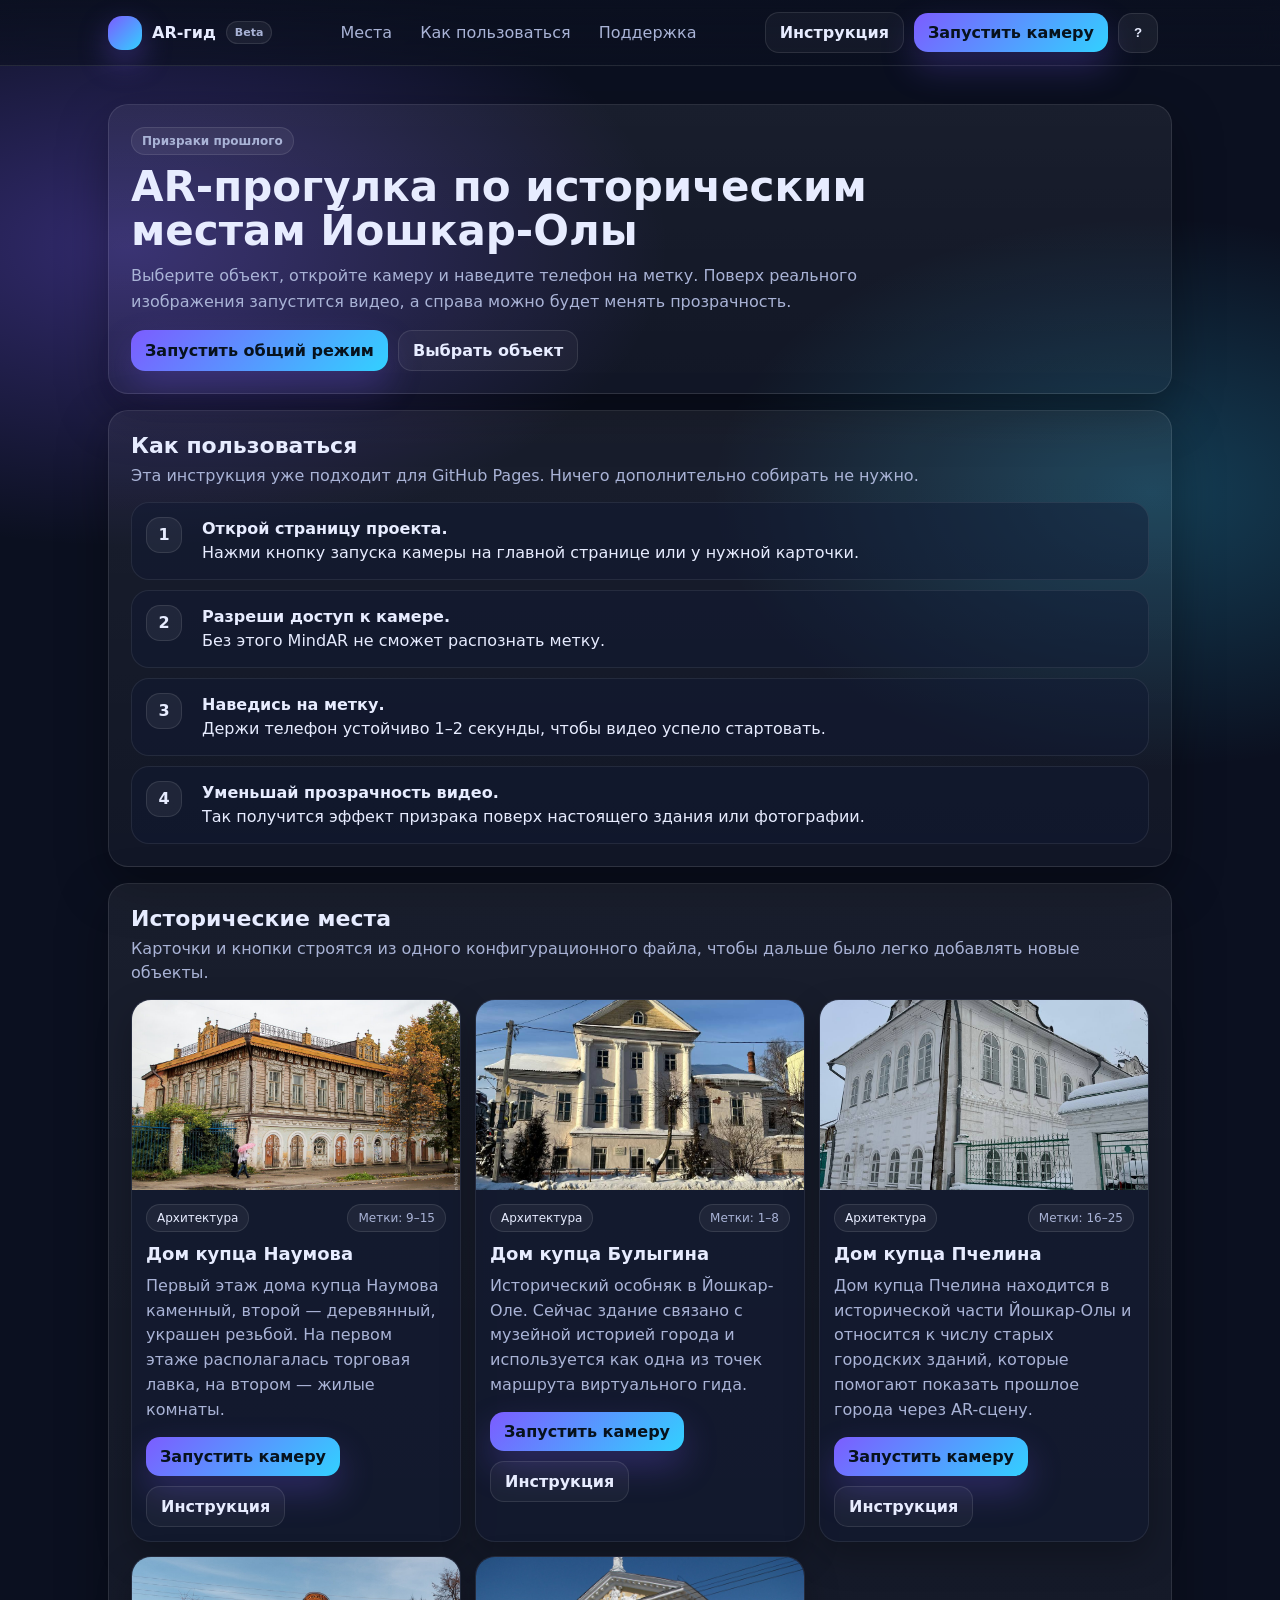
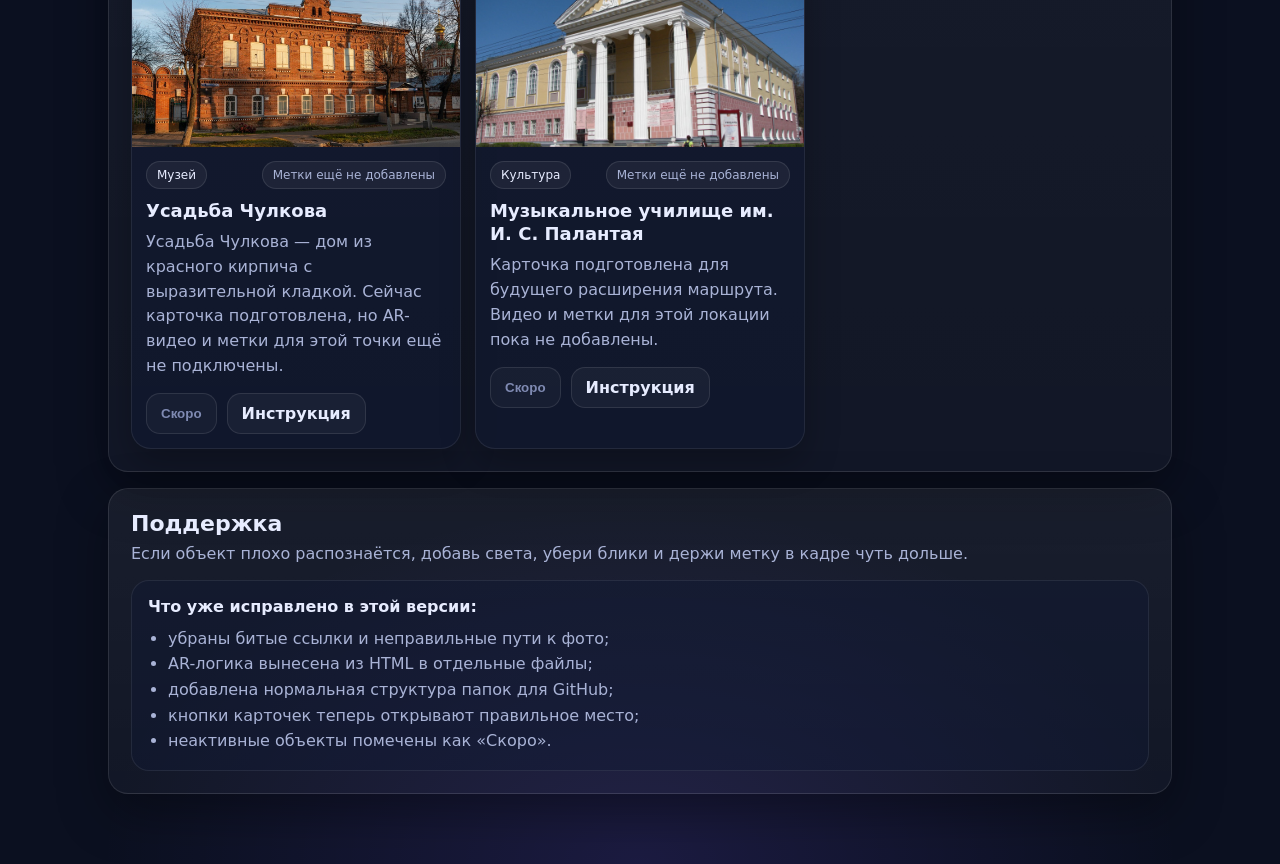
==== index.html @ 464aa004 "Add files via upload" ====
<!doctype html>
<html lang="ru">
<head>
  <meta charset="utf-8">
  <meta name="viewport" content="width=device-width, initial-scale=1">
  <title>AR-гид по Йошкар-Оле</title>
  <meta name="description" content="AR-гид по историческим местам Йошкар-Олы с видео поверх реального изображения.">
  <link rel="stylesheet" href="styles.css">
</head>
<body>
  <header class="topbar">
    <div class="topbar__inner">
      <a class="brand" href="index.html" aria-label="На главную">
        <span class="brand__logo" aria-hidden="true"></span>
        <span class="brand__text">AR-гид</span>
        <span class="brand__badge">Beta</span>
      </a>

      <nav class="nav" aria-label="Основная навигация">
        <a class="nav__link" href="#places">Места</a>
        <a class="nav__link" href="#how">Как пользоваться</a>
        <a class="nav__link" href="#support">Поддержка</a>
      </nav>

      <div class="actions">
        <a class="btn btn--ghost" href="#how">Инструкция</a>
        <a class="btn btn--primary" href="camera.html">Запустить камеру</a>
        <button class="iconbtn" type="button" aria-label="Справка" id="helpBtn">?</button>
      </div>

      <button class="burger" type="button" aria-label="Открыть меню" aria-expanded="false">
        <span></span><span></span><span></span>
      </button>
    </div>

    <div class="drawer" hidden>
      <a class="drawer__link" href="#places">Места</a>
      <a class="drawer__link" href="#how">Как пользоваться</a>
      <a class="drawer__link" href="#support">Поддержка</a>
      <div class="drawer__actions">
        <a class="btn btn--ghost" href="#how">Инструкция</a>
        <a class="btn btn--primary" href="camera.html">Запустить камеру</a>
      </div>
    </div>
  </header>

  <main class="wrap">
    <section class="panel hero">
      <p class="eyebrow">Призраки прошлого</p>
      <h1 class="hero__title">AR-прогулка по историческим местам Йошкар-Олы</h1>
      <p class="hero__text">
        Выберите объект, откройте камеру и наведите телефон на метку. Поверх реального изображения запустится видео, а справа можно будет менять прозрачность.
      </p>
      <div class="hero__actions">
        <a class="btn btn--primary" href="camera.html">Запустить общий режим</a>
        <a class="btn btn--ghost" href="#places">Выбрать объект</a>
      </div>
    </section>

    <section class="panel" id="how">
      <div class="sectionHead">
        <h2 class="section__title">Как пользоваться</h2>
        <p class="section__text">Эта инструкция уже подходит для GitHub Pages. Ничего дополнительно собирать не нужно.</p>
      </div>
      <ol class="steps">
        <li class="step"><span class="step__num">1</span><div><strong>Открой страницу проекта.</strong><br>Нажми кнопку запуска камеры на главной странице или у нужной карточки.</div></li>
        <li class="step"><span class="step__num">2</span><div><strong>Разреши доступ к камере.</strong><br>Без этого MindAR не сможет распознать метку.</div></li>
        <li class="step"><span class="step__num">3</span><div><strong>Наведись на метку.</strong><br>Держи телефон устойчиво 1–2 секунды, чтобы видео успело стартовать.</div></li>
        <li class="step"><span class="step__num">4</span><div><strong>Уменьшай прозрачность видео.</strong><br>Так получится эффект призрака поверх настоящего здания или фотографии.</div></li>
      </ol>
    </section>

    <section class="panel" id="places">
      <div class="sectionHead">
        <h2 class="section__title">Исторические места</h2>
        <p class="section__text">Карточки и кнопки строятся из одного конфигурационного файла, чтобы дальше было легко добавлять новые объекты.</p>
      </div>
      <div class="placeGrid" id="placeGrid"></div>
    </section>

    <section class="panel" id="support">
      <div class="sectionHead">
        <h2 class="section__title">Поддержка</h2>
        <p class="section__text">Если объект плохо распознаётся, добавь света, убери блики и держи метку в кадре чуть дольше.</p>
      </div>
      <div class="supportBox">
        <div>
          <strong>Что уже исправлено в этой версии:</strong>
          <ul class="supportList">
            <li>убраны битые ссылки и неправильные пути к фото;</li>
            <li>AR-логика вынесена из HTML в отдельные файлы;</li>
            <li>добавлена нормальная структура папок для GitHub;</li>
            <li>кнопки карточек теперь открывают правильное место;</li>
            <li>неактивные объекты помечены как «Скоро».</li>
          </ul>
        </div>
      </div>
    </section>
  </main>

  <script src="places.js"></script>
  <script src="header.js"></script>
  <script src="index.js"></script>
</body>
</html>
---- styles.css ----
:root{
  --bg:#0b1020;
  --panel:#111a33;
  --panelSoft:rgba(255,255,255,.04);
  --text:#e7ecff;
  --muted:#a9b3d6;
  --stroke:rgba(255,255,255,.10);
  --accent:#7c5cff;
  --accent2:#32d1ff;
  --radius:20px;
  --shadow:0 18px 50px rgba(0,0,0,.35);
}

*{box-sizing:border-box;}
html{scroll-behavior:smooth;}
body{
  margin:0;
  font-family:system-ui,-apple-system,Segoe UI,Roboto,Arial,sans-serif;
  color:var(--text);
  background:
    radial-gradient(900px 500px at 10% 10%, rgba(124,92,255,.35), transparent 60%),
    radial-gradient(800px 500px at 90% 20%, rgba(50,209,255,.24), transparent 55%),
    radial-gradient(900px 600px at 50% 100%, rgba(124,92,255,.15), transparent 60%),
    var(--bg);
}
a{color:inherit;text-decoration:none;}
img{max-width:100%;}

.topbar{
  position:sticky;
  top:0;
  z-index:50;
  backdrop-filter:blur(12px);
  background:linear-gradient(180deg, rgba(11,16,32,.84), rgba(11,16,32,.62));
  border-bottom:1px solid var(--stroke);
}
.topbar__inner{
  max-width:1100px;
  margin:0 auto;
  padding:12px 18px;
  display:grid;
  grid-template-columns:auto 1fr auto auto;
  gap:14px;
  align-items:center;
}
.brand{display:flex;align-items:center;gap:10px;font-weight:800;white-space:nowrap;}
.brand__logo{
  width:34px;height:34px;border-radius:14px;
  background:linear-gradient(135deg,var(--accent),var(--accent2));
  box-shadow:0 12px 30px rgba(124,92,255,.35);
}
.brand__badge{
  padding:4px 8px;border-radius:999px;border:1px solid var(--stroke);
  background:rgba(255,255,255,.06);color:var(--muted);font-size:11px;
}
.nav{display:flex;justify-content:center;gap:6px;}
.nav__link,.footer__link{
  color:var(--muted);padding:8px 10px;border-radius:12px;border:1px solid transparent;
}
.nav__link:hover,.footer__link:hover{color:var(--text);background:rgba(255,255,255,.06);border-color:rgba(255,255,255,.08);}
.actions{display:flex;align-items:center;gap:10px;justify-content:flex-end;}
.btn{
  display:inline-flex;align-items:center;justify-content:center;gap:8px;
  padding:10px 14px;border-radius:14px;border:1px solid var(--stroke);
  background:rgba(255,255,255,.06);color:var(--text);font-weight:700;cursor:pointer;
}
.btn:hover{filter:brightness(1.06);transform:translateY(-1px);}
.btn--primary{background:linear-gradient(135deg,var(--accent),var(--accent2));border:none;color:#07121d;box-shadow:0 16px 34px rgba(124,92,255,.25);}
.btn--ghost{background:rgba(255,255,255,.04);}
.btn--disabled{background:rgba(255,255,255,.03);color:#7f8ab2;cursor:not-allowed;}
.iconbtn,.burger{
  width:40px;height:40px;border-radius:14px;border:1px solid var(--stroke);
  background:rgba(255,255,255,.06);color:var(--text);cursor:pointer;
}
.iconbtn{font-weight:800;}
.burger{display:none;padding:10px;}
.burger span{display:block;height:2px;width:100%;background:rgba(231,236,255,.85);border-radius:99px;}
.drawer{max-width:1100px;margin:0 auto;padding:0 18px 14px;}
.drawer__link{
  display:block;margin-top:8px;padding:12px;border-radius:14px;
  border:1px solid rgba(255,255,255,.08);background:rgba(255,255,255,.04);
}
.drawer__actions{display:flex;gap:10px;flex-wrap:wrap;margin-top:12px;}

.wrap{max-width:1100px;margin:0 auto;padding:22px 18px 70px;}
.panel{
  margin-top:16px;padding:22px;border-radius:var(--radius);border:1px solid var(--stroke);
  background:linear-gradient(180deg, rgba(255,255,255,.06), rgba(255,255,255,.03));
  box-shadow:var(--shadow);
}
.eyebrow{
  display:inline-flex;margin:0 0 10px;padding:6px 10px;border-radius:999px;
  background:rgba(255,255,255,.06);border:1px solid rgba(255,255,255,.10);color:var(--muted);font-size:12px;font-weight:800;
}
.hero__title{margin:0 0 10px;font-size:42px;line-height:1.05;max-width:800px;}
.hero__text{margin:0 0 16px;color:var(--muted);line-height:1.6;max-width:780px;}
.hero__actions{display:flex;gap:10px;flex-wrap:wrap;}
.sectionHead{margin-bottom:14px;}
.section__title{margin:0 0 6px;font-size:22px;}
.section__text{margin:0;color:var(--muted);line-height:1.5;}
.steps{list-style:none;padding:0;margin:0;display:grid;gap:10px;}
.step{
  display:grid;grid-template-columns:44px 1fr;gap:12px;align-items:start;
  padding:14px;border-radius:18px;border:1px solid rgba(255,255,255,.08);background:rgba(17,26,51,.45);line-height:1.5;
}
.step__num{
  width:36px;height:36px;border-radius:14px;display:grid;place-items:center;font-weight:800;
  background:rgba(255,255,255,.06);border:1px solid rgba(255,255,255,.10);
}

.placeGrid{display:grid;grid-template-columns:repeat(3,1fr);gap:14px;}
.placeCard{
  overflow:hidden;border-radius:20px;border:1px solid rgba(255,255,255,.08);
  background:rgba(17,26,51,.45);box-shadow:0 14px 34px rgba(0,0,0,.25);
}
.placeCard__media{height:190px;background:rgba(255,255,255,.04);}
.placeCard__img{width:100%;height:100%;object-fit:cover;display:block;}
.placeCard__body{padding:14px;}
.placeCard__top{display:flex;justify-content:space-between;gap:10px;align-items:flex-start;margin-bottom:10px;}
.placeCard__tag,.placeCard__meta{
  display:inline-flex;padding:6px 10px;border-radius:999px;font-size:12px;
  border:1px solid rgba(255,255,255,.10);background:rgba(255,255,255,.05);
}
.placeCard__tag{color:var(--text);}
.placeCard__meta{color:var(--muted);}
.placeCard__title{margin:0 0 8px;font-size:18px;line-height:1.3;}
.placeCard__desc{margin:0;color:var(--muted);line-height:1.55;min-height:96px;}
.placeCard__actions{display:flex;gap:10px;flex-wrap:wrap;margin-top:14px;}

.supportBox{
  padding:16px;border-radius:18px;border:1px solid rgba(255,255,255,.08);background:rgba(17,26,51,.45);
}
.supportList{margin:10px 0 0;padding-left:20px;color:var(--muted);line-height:1.6;}

@media (max-width: 920px){
  .topbar__inner{grid-template-columns:auto 1fr auto;}
  .nav,.actions{display:none;}
  .burger{display:flex;align-items:center;justify-content:center;gap:4px;}
  .placeGrid{grid-template-columns:repeat(2,1fr);}
}
@media (max-width: 700px){
  .hero__title{font-size:32px;}
  .placeGrid{display:flex;overflow-x:auto;gap:12px;padding-bottom:6px;scroll-snap-type:x mandatory;}
  .placeGrid::-webkit-scrollbar{height:0;}
  .placeCard{flex:0 0 88%;max-width:420px;scroll-snap-align:start;}
}
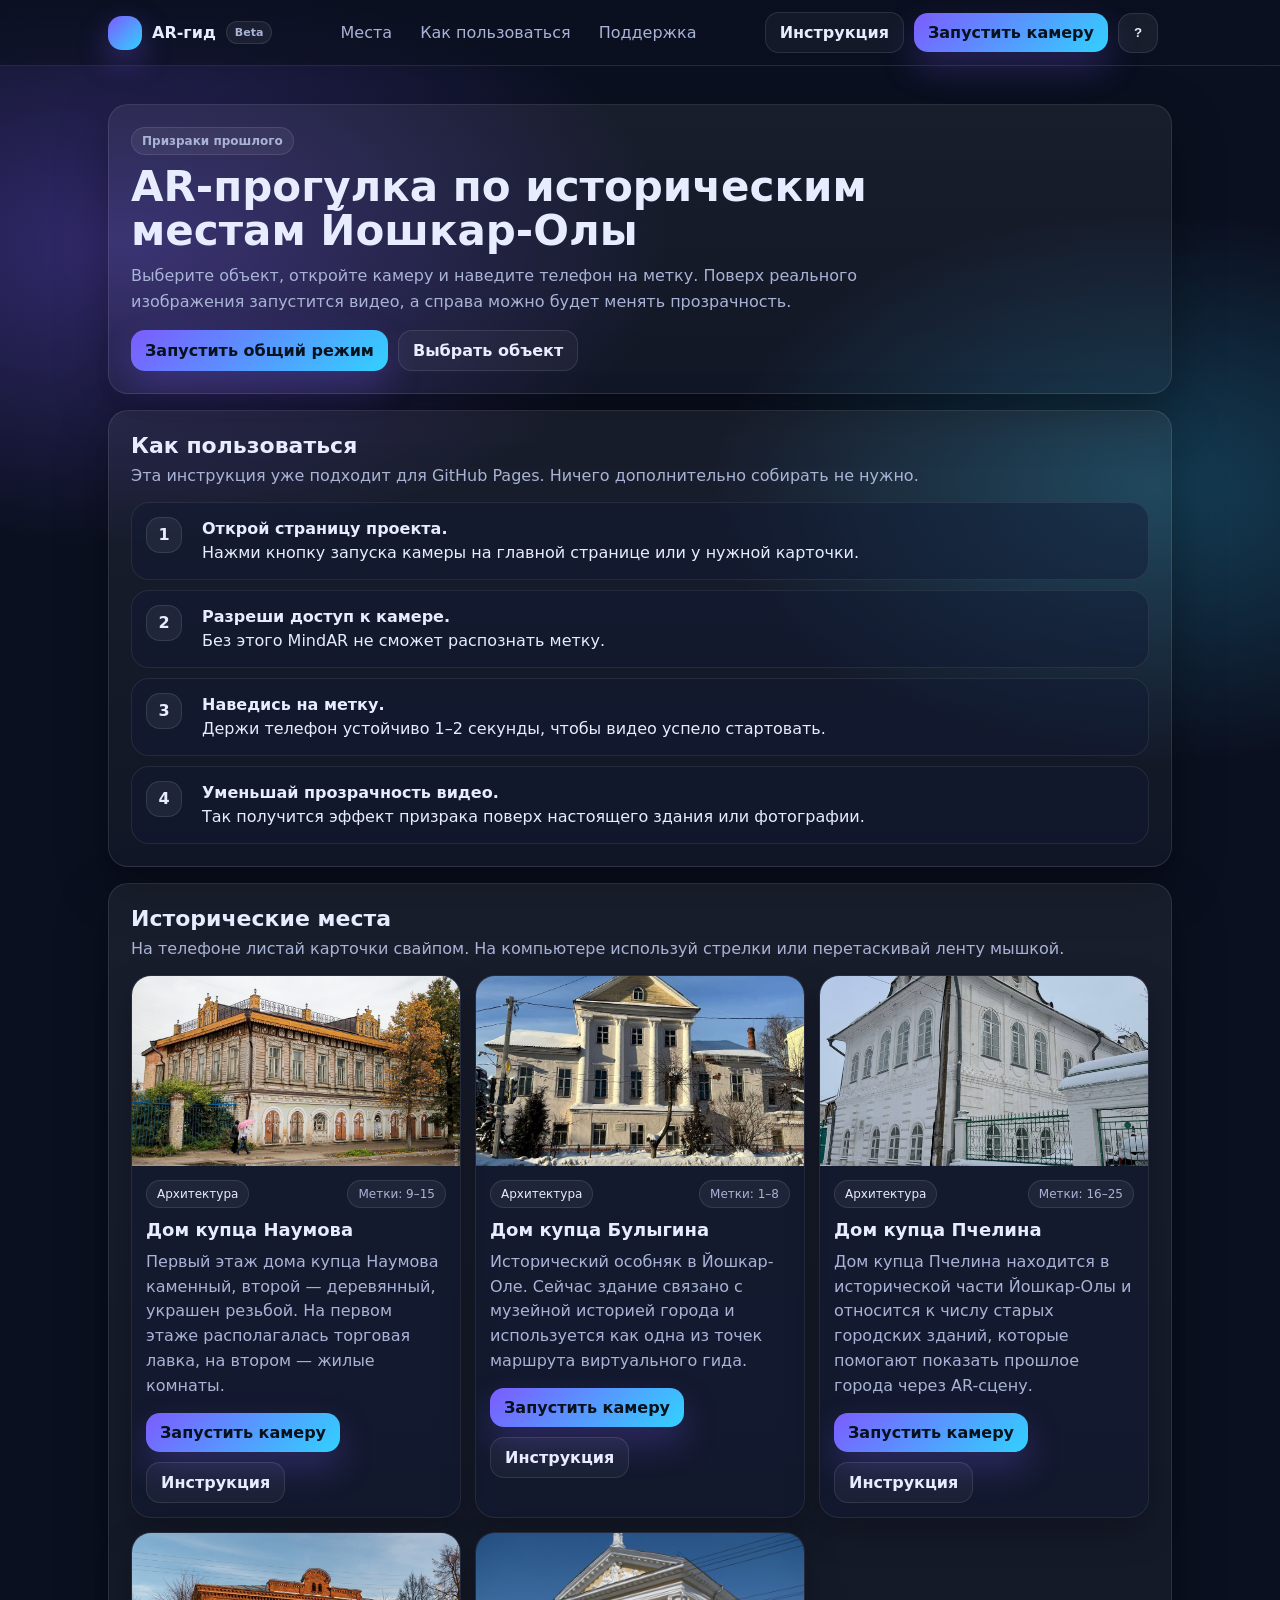
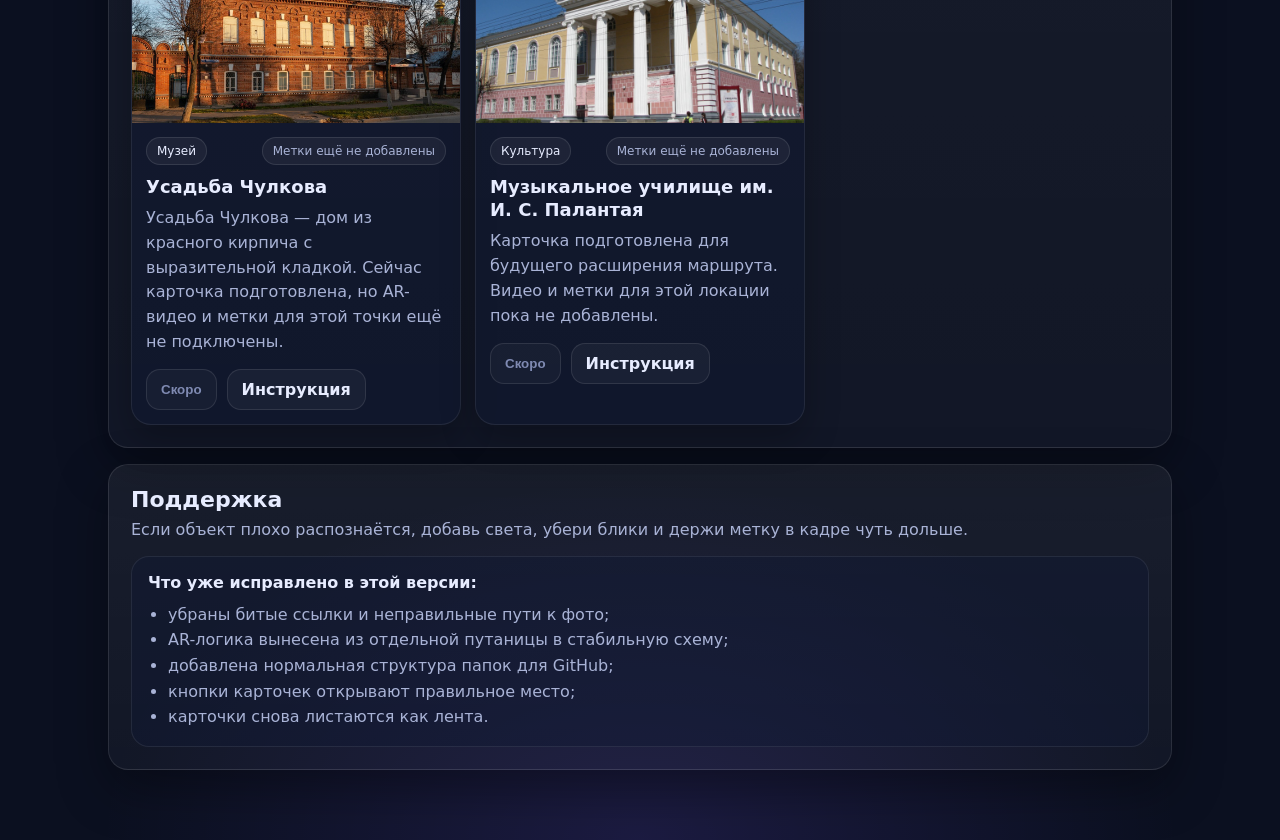
==== commit 8ef4d7c1: "Update index.html" ====
--- a/index.html
+++ b/index.html
@@ -73,9 +73,14 @@
     <section class="panel" id="places">
       <div class="sectionHead">
         <h2 class="section__title">Исторические места</h2>
-        <p class="section__text">Карточки и кнопки строятся из одного конфигурационного файла, чтобы дальше было легко добавлять новые объекты.</p>
+        <p class="section__text">На телефоне листай карточки свайпом. На компьютере используй стрелки или перетаскивай ленту мышкой.</p>
       </div>
-      <div class="placeGrid" id="placeGrid"></div>
+
+      <div class="placeCarousel">
+        <button class="carouselBtn carouselBtn--prev" id="placesPrev" type="button" aria-label="Предыдущие карточки" hidden>&#8249;</button>
+        <div class="placeGrid" id="placeGrid"></div>
+        <button class="carouselBtn carouselBtn--next" id="placesNext" type="button" aria-label="Следующие карточки" hidden>&#8250;</button>
+      </div>
     </section>
 
     <section class="panel" id="support">
@@ -88,10 +93,10 @@
           <strong>Что уже исправлено в этой версии:</strong>
           <ul class="supportList">
             <li>убраны битые ссылки и неправильные пути к фото;</li>
-            <li>AR-логика вынесена из HTML в отдельные файлы;</li>
+            <li>AR-логика вынесена из отдельной путаницы в стабильную схему;</li>
             <li>добавлена нормальная структура папок для GitHub;</li>
-            <li>кнопки карточек теперь открывают правильное место;</li>
-            <li>неактивные объекты помечены как «Скоро».</li>
+            <li>кнопки карточек открывают правильное место;</li>
+            <li>карточки снова листаются как лента.</li>
           </ul>
         </div>
       </div>
@@ -102,4 +107,4 @@
   <script src="header.js"></script>
   <script src="index.js"></script>
 </body>
-</html>+</html>
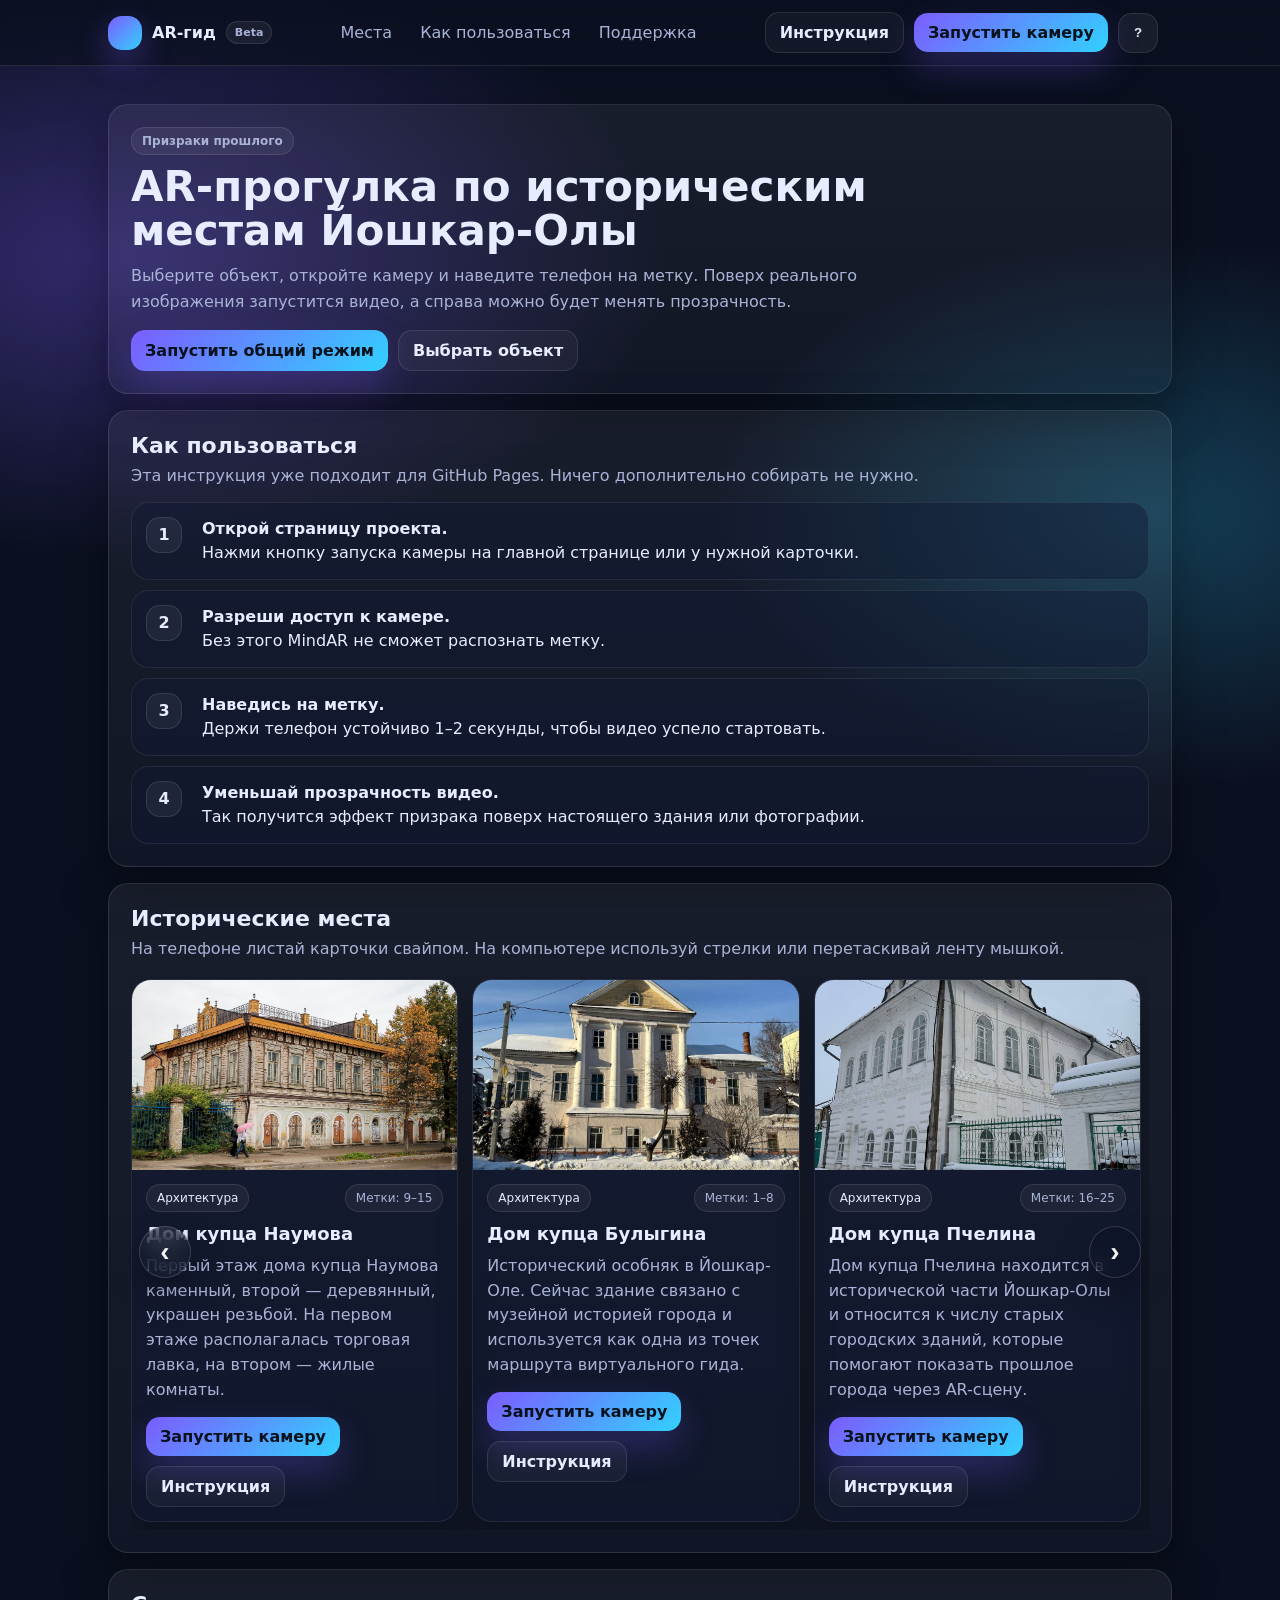
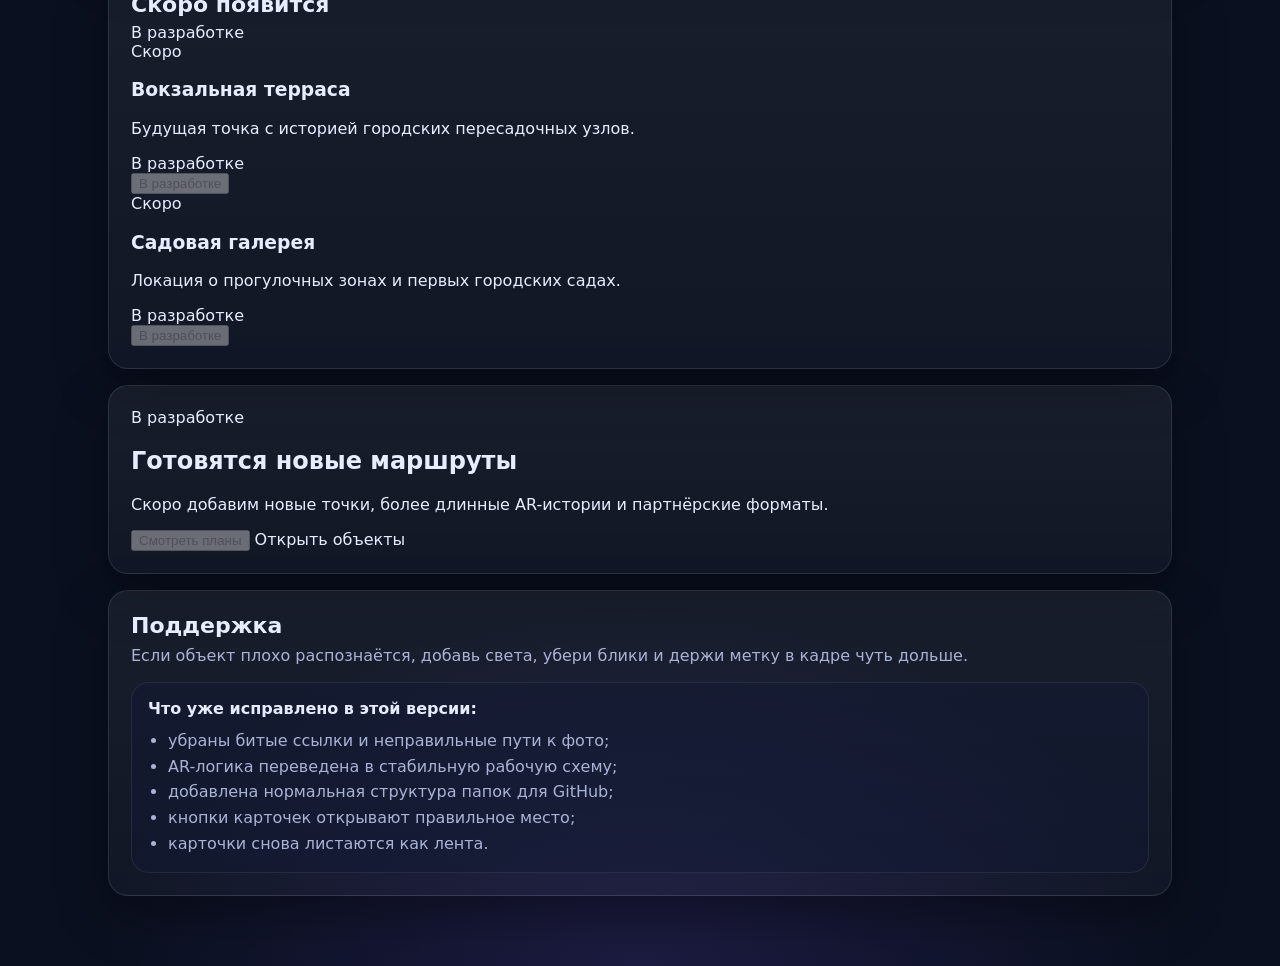
==== commit 8f414438: "Update index.html" ====
--- a/index.html
+++ b/index.html
@@ -83,6 +83,63 @@
       </div>
     </section>
 
+    <section class="panel soonSection" id="soon">
+      <div class="soonSection__head">
+        <h2 class="section__title">Скоро появится</h2>
+        <span class="soonBadge">В разработке</span>
+      </div>
+
+      <div class="soonGrid">
+        <article class="soonCard">
+          <div class="soonCard__bg"></div>
+          <div class="soonCard__content">
+            <span class="soonCard__tag">Скоро</span>
+            <h3 class="soonCard__title">Вокзальная терраса</h3>
+            <p class="soonCard__text">
+              Будущая точка с историей городских пересадочных узлов.
+            </p>
+            <div class="soonCard__status">В разработке</div>
+            <button class="soonCard__button" type="button" disabled>В разработке</button>
+          </div>
+        </article>
+
+        <article class="soonCard">
+          <div class="soonCard__bg"></div>
+          <div class="soonCard__content">
+            <span class="soonCard__tag">Скоро</span>
+            <h3 class="soonCard__title">Садовая галерея</h3>
+            <p class="soonCard__text">
+              Локация о прогулочных зонах и первых городских садах.
+            </p>
+            <div class="soonCard__status">В разработке</div>
+            <button class="soonCard__button" type="button" disabled>В разработке</button>
+          </div>
+        </article>
+      </div>
+    </section>
+
+    <section class="panel roadmapSection">
+      <div class="roadmapCard">
+        <div class="roadmapCard__left">
+          <span class="roadmapCard__tag">В разработке</span>
+          <h2 class="roadmapCard__title">Готовятся новые маршруты</h2>
+          <p class="roadmapCard__text">
+            Скоро добавим новые точки, более длинные AR-истории и партнёрские форматы.
+          </p>
+
+          <div class="roadmapCard__actions">
+            <button class="roadmapBtn roadmapBtn--primary" type="button" disabled>Смотреть планы</button>
+            <a class="roadmapBtn roadmapBtn--ghost" href="#places">Открыть объекты</a>
+          </div>
+        </div>
+
+        <div class="roadmapCard__art" aria-hidden="true">
+          <div class="roadmapShape roadmapShape--purple"></div>
+          <div class="roadmapShape roadmapShape--blue"></div>
+        </div>
+      </div>
+    </section>
+
     <section class="panel" id="support">
       <div class="sectionHead">
         <h2 class="section__title">Поддержка</h2>
@@ -93,7 +150,7 @@
           <strong>Что уже исправлено в этой версии:</strong>
           <ul class="supportList">
             <li>убраны битые ссылки и неправильные пути к фото;</li>
-            <li>AR-логика вынесена из отдельной путаницы в стабильную схему;</li>
+            <li>AR-логика переведена в стабильную рабочую схему;</li>
             <li>добавлена нормальная структура папок для GitHub;</li>
             <li>кнопки карточек открывают правильное место;</li>
             <li>карточки снова листаются как лента.</li>
--- a/styles.css
+++ b/styles.css
@@ -57,7 +57,11 @@
 .nav__link,.footer__link{
   color:var(--muted);padding:8px 10px;border-radius:12px;border:1px solid transparent;
 }
-.nav__link:hover,.footer__link:hover{color:var(--text);background:rgba(255,255,255,.06);border-color:rgba(255,255,255,.08);}
+.nav__link:hover,.footer__link:hover{
+  color:var(--text);
+  background:rgba(255,255,255,.06);
+  border-color:rgba(255,255,255,.08);
+}
 .actions{display:flex;align-items:center;gap:10px;justify-content:flex-end;}
 .btn{
   display:inline-flex;align-items:center;justify-content:center;gap:8px;
@@ -65,16 +69,26 @@
   background:rgba(255,255,255,.06);color:var(--text);font-weight:700;cursor:pointer;
 }
 .btn:hover{filter:brightness(1.06);transform:translateY(-1px);}
-.btn--primary{background:linear-gradient(135deg,var(--accent),var(--accent2));border:none;color:#07121d;box-shadow:0 16px 34px rgba(124,92,255,.25);}
+.btn--primary{
+  background:linear-gradient(135deg,var(--accent),var(--accent2));
+  border:none;color:#07121d;box-shadow:0 16px 34px rgba(124,92,255,.25);
+}
 .btn--ghost{background:rgba(255,255,255,.04);}
-.btn--disabled{background:rgba(255,255,255,.03);color:#7f8ab2;cursor:not-allowed;}
+.btn--disabled{
+  background:rgba(255,255,255,.03);
+  color:#7f8ab2;
+  cursor:not-allowed;
+}
 .iconbtn,.burger{
   width:40px;height:40px;border-radius:14px;border:1px solid var(--stroke);
   background:rgba(255,255,255,.06);color:var(--text);cursor:pointer;
 }
 .iconbtn{font-weight:800;}
 .burger{display:none;padding:10px;}
-.burger span{display:block;height:2px;width:100%;background:rgba(231,236,255,.85);border-radius:99px;}
+.burger span{
+  display:block;height:2px;width:100%;
+  background:rgba(231,236,255,.85);border-radius:99px;
+}
 .drawer{max-width:1100px;margin:0 auto;padding:0 18px 14px;}
 .drawer__link{
   display:block;margin-top:8px;padding:12px;border-radius:14px;
@@ -90,7 +104,8 @@
 }
 .eyebrow{
   display:inline-flex;margin:0 0 10px;padding:6px 10px;border-radius:999px;
-  background:rgba(255,255,255,.06);border:1px solid rgba(255,255,255,.10);color:var(--muted);font-size:12px;font-weight:800;
+  background:rgba(255,255,255,.06);border:1px solid rgba(255,255,255,.10);
+  color:var(--muted);font-size:12px;font-weight:800;
 }
 .hero__title{margin:0 0 10px;font-size:42px;line-height:1.05;max-width:800px;}
 .hero__text{margin:0 0 16px;color:var(--muted);line-height:1.6;max-width:780px;}
@@ -98,28 +113,97 @@
 .sectionHead{margin-bottom:14px;}
 .section__title{margin:0 0 6px;font-size:22px;}
 .section__text{margin:0;color:var(--muted);line-height:1.5;}
-.steps{list-style:none;padding:0;margin:0;display:grid;gap:10px;}
+
+.steps{
+  list-style:none;
+  padding:0;
+  margin:0;
+  display:grid;
+  gap:10px;
+}
 .step{
-  display:grid;grid-template-columns:44px 1fr;gap:12px;align-items:start;
-  padding:14px;border-radius:18px;border:1px solid rgba(255,255,255,.08);background:rgba(17,26,51,.45);line-height:1.5;
+  display:grid;
+  grid-template-columns:44px 1fr;
+  gap:12px;
+  align-items:start;
+  padding:14px;
+  border-radius:18px;
+  border:1px solid rgba(255,255,255,.08);
+  background:rgba(17,26,51,.45);
+  line-height:1.5;
 }
 .step__num{
   width:36px;height:36px;border-radius:14px;display:grid;place-items:center;font-weight:800;
   background:rgba(255,255,255,.06);border:1px solid rgba(255,255,255,.10);
 }
 
-.placeGrid{display:grid;grid-template-columns:repeat(3,1fr);gap:14px;}
+/* ===== КАРУСЕЛЬ КАРТОЧЕК ===== */
+
+.placeCarousel{
+  position:relative;
+}
+
+.placeGrid{
+  display:flex;
+  gap:14px;
+  overflow-x:auto;
+  scroll-snap-type:x mandatory;
+  scroll-behavior:smooth;
+  padding:4px 4px 8px;
+  -ms-overflow-style:none;
+  scrollbar-width:none;
+  cursor:grab;
+}
+
+.placeGrid::-webkit-scrollbar{
+  display:none;
+}
+
+.placeGrid.isDragging{
+  cursor:grabbing;
+  scroll-behavior:auto;
+  user-select:none;
+}
+
 .placeCard{
-  overflow:hidden;border-radius:20px;border:1px solid rgba(255,255,255,.08);
-  background:rgba(17,26,51,.45);box-shadow:0 14px 34px rgba(0,0,0,.25);
-}
-.placeCard__media{height:190px;background:rgba(255,255,255,.04);}
-.placeCard__img{width:100%;height:100%;object-fit:cover;display:block;}
+  flex:0 0 calc((100% - 28px) / 3);
+  max-width:calc((100% - 28px) / 3);
+  min-width:calc((100% - 28px) / 3);
+  scroll-snap-align:start;
+  overflow:hidden;
+  border-radius:20px;
+  border:1px solid rgba(255,255,255,.08);
+  background:rgba(17,26,51,.45);
+  box-shadow:0 14px 34px rgba(0,0,0,.25);
+}
+
+.placeCard__media{
+  height:190px;
+  background:rgba(255,255,255,.04);
+}
+
+.placeCard__img{
+  width:100%;
+  height:100%;
+  object-fit:cover;
+  display:block;
+}
+
 .placeCard__body{padding:14px;}
-.placeCard__top{display:flex;justify-content:space-between;gap:10px;align-items:flex-start;margin-bottom:10px;}
+.placeCard__top{
+  display:flex;
+  justify-content:space-between;
+  gap:10px;
+  align-items:flex-start;
+  margin-bottom:10px;
+}
 .placeCard__tag,.placeCard__meta{
-  display:inline-flex;padding:6px 10px;border-radius:999px;font-size:12px;
-  border:1px solid rgba(255,255,255,.10);background:rgba(255,255,255,.05);
+  display:inline-flex;
+  padding:6px 10px;
+  border-radius:999px;
+  font-size:12px;
+  border:1px solid rgba(255,255,255,.10);
+  background:rgba(255,255,255,.05);
 }
 .placeCard__tag{color:var(--text);}
 .placeCard__meta{color:var(--muted);}
@@ -127,20 +211,79 @@
 .placeCard__desc{margin:0;color:var(--muted);line-height:1.55;min-height:96px;}
 .placeCard__actions{display:flex;gap:10px;flex-wrap:wrap;margin-top:14px;}
 
+.carouselBtn{
+  position:absolute;
+  top:50%;
+  transform:translateY(-50%);
+  z-index:3;
+  width:52px;
+  height:52px;
+  border-radius:999px;
+  border:1px solid rgba(255,255,255,.16);
+  background:rgba(11,16,32,.36);
+  backdrop-filter:blur(12px);
+  color:rgba(255,255,255,.95);
+  font-size:28px;
+  font-weight:800;
+  line-height:1;
+  display:grid;
+  place-items:center;
+  cursor:pointer;
+  box-shadow:0 14px 32px rgba(0,0,0,.28);
+}
+
+.carouselBtn:hover{
+  background:rgba(255,255,255,.14);
+}
+
+.carouselBtn--prev{left:8px;}
+.carouselBtn--next{right:8px;}
+
+.carouselBtn[disabled]{
+  opacity:.35;
+  cursor:default;
+}
+
 .supportBox{
-  padding:16px;border-radius:18px;border:1px solid rgba(255,255,255,.08);background:rgba(17,26,51,.45);
-}
-.supportList{margin:10px 0 0;padding-left:20px;color:var(--muted);line-height:1.6;}
+  padding:16px;
+  border-radius:18px;
+  border:1px solid rgba(255,255,255,.08);
+  background:rgba(17,26,51,.45);
+}
+.supportList{
+  margin:10px 0 0;
+  padding-left:20px;
+  color:var(--muted);
+  line-height:1.6;
+}
 
 @media (max-width: 920px){
   .topbar__inner{grid-template-columns:auto 1fr auto;}
   .nav,.actions{display:none;}
   .burger{display:flex;align-items:center;justify-content:center;gap:4px;}
-  .placeGrid{grid-template-columns:repeat(2,1fr);}
-}
+
+  .placeCard{
+    flex:0 0 calc((100% - 14px) / 2);
+    max-width:calc((100% - 14px) / 2);
+    min-width:calc((100% - 14px) / 2);
+  }
+}
+
 @media (max-width: 700px){
   .hero__title{font-size:32px;}
-  .placeGrid{display:flex;overflow-x:auto;gap:12px;padding-bottom:6px;scroll-snap-type:x mandatory;}
-  .placeGrid::-webkit-scrollbar{height:0;}
-  .placeCard{flex:0 0 88%;max-width:420px;scroll-snap-align:start;}
-}+
+  .placeGrid{
+    cursor:auto;
+    padding-bottom:6px;
+  }
+
+  .placeCard{
+    flex:0 0 88%;
+    max-width:420px;
+    min-width:88%;
+  }
+
+  .carouselBtn{
+    display:none !important;
+  }
+}
